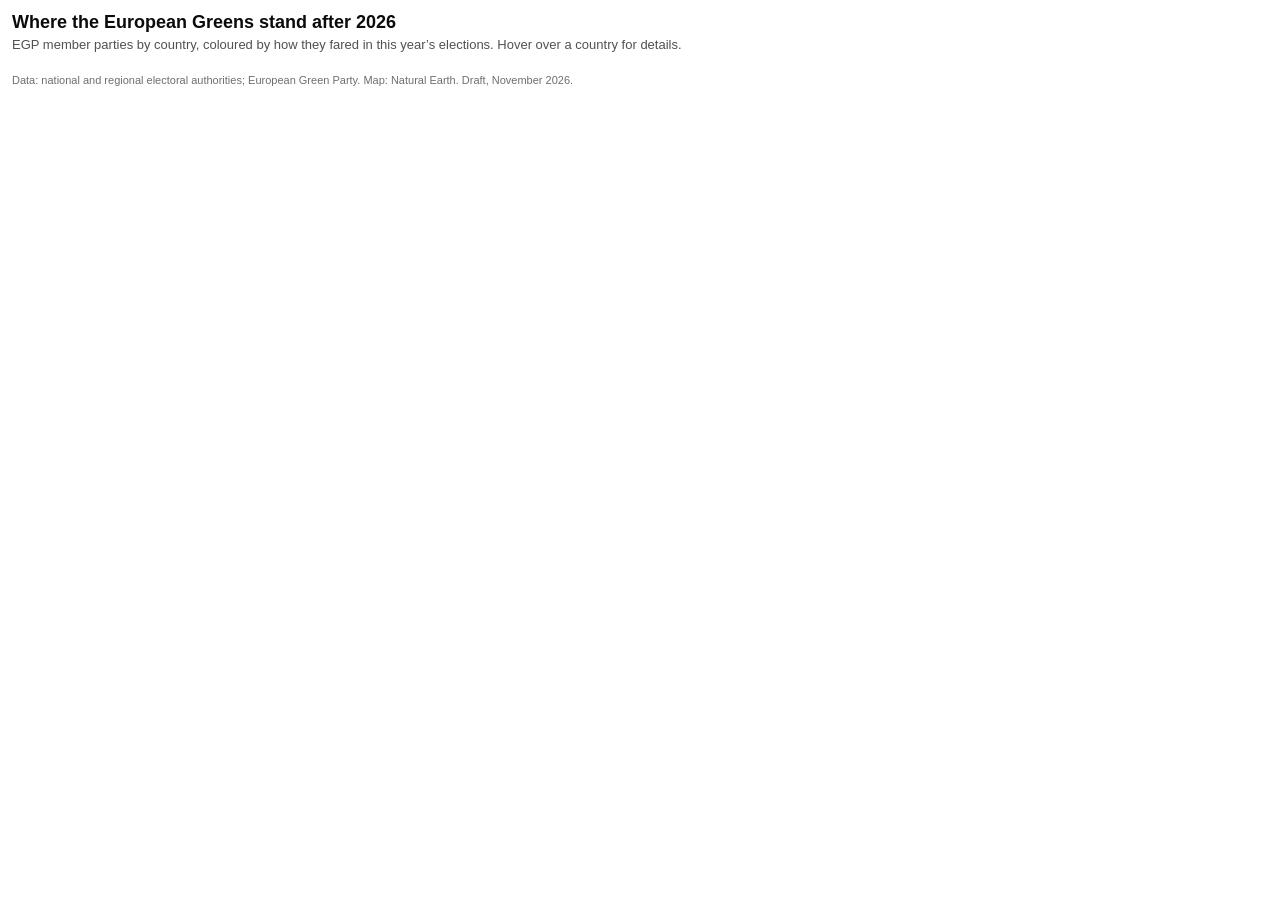
==== map.html @ f9d962ec "Add files via upload" ====
<!DOCTYPE html>
<html lang="en">
<head>
<meta charset="utf-8">
<meta name="viewport" content="width=device-width, initial-scale=1">
<title>European Green Party members and their 2026 results</title>
<link rel="stylesheet" href="style.css">
</head>
<body>
<h1>Where the European Greens stand after 2026</h1>
<p class="sub">EGP member parties by country, coloured by how they fared in this year’s elections. Hover over a country for details.</p>
<div class="legend" id="legend"></div>
<div class="chart" id="wrap">
  <div id="map"></div>
  <div class="tip" id="tip" role="status"></div>
</div>
<p class="source">Data: national and regional electoral authorities; European Green Party. Map: Natural Earth. Draft, November 2026.</p>

<script src="lib/d3.min.js"></script>
<script>
const css = n => getComputedStyle(document.documentElement).getPropertyValue(n).trim();
const CAT = {
  gains:       { label: 'Gains', fill: () => css('--gain') },
  mixed:       { label: 'Mixed', fill: () => css('--mixed') },
  setbacks:    { label: 'Setbacks', fill: () => css('--loss') },
  did_not_run: { label: 'Did not run', fill: () => 'url(#hatch)' },
  pending:     { label: 'Pending (29 Nov)', fill: () => 'url(#dots)' },
  no_election: { label: 'Member, no 2026 election', fill: () => css('--member') }
};
const W = 680, H = 540;
const svg = d3.select('#map').append('svg')
  .attr('viewBox', `0 0 ${W} ${H}`).attr('width', '100%')
  .attr('role', 'img').attr('aria-label', 'Map of European Green Party member countries coloured by 2026 outcome. Crimea is shown as part of Ukraine and Cyprus as one country.');
const defs = svg.append('defs');
const hatch = defs.append('pattern').attr('id', 'hatch').attr('width', 6).attr('height', 6)
  .attr('patternUnits', 'userSpaceOnUse').attr('patternTransform', 'rotate(45)');
hatch.append('rect').attr('width', 6).attr('height', 6).attr('fill', css('--hatch-bg'));
hatch.append('line').attr('x1', 0).attr('y1', 0).attr('x2', 0).attr('y2', 6).attr('stroke', css('--hatch-line')).attr('stroke-width', 1.6);
const dots = defs.append('pattern').attr('id', 'dots').attr('width', 5).attr('height', 5).attr('patternUnits', 'userSpaceOnUse');
dots.append('rect').attr('width', 5).attr('height', 5).attr('fill', css('--member'));
dots.append('circle').attr('cx', 2.5).attr('cy', 2.5).attr('r', 1.1).attr('fill', css('--gain'));

const legend = d3.select('#legend');
const swatch = fill => `<svg width="12" height="12" aria-hidden="true"><rect width="12" height="12" rx="2" fill="${fill}" stroke="${css('--border')}" stroke-width="0.5"/></svg>`;
Object.values(CAT).forEach(c => legend.append('span').html(swatch(c.fill()) + c.label));
legend.append('span').html(swatch(css('--none')) + 'No EGP member');

const frame = { type: 'MultiPoint', coordinates: [[-24, 36], [-10, 64], [30, 71], [50, 62], [50, 38], [25, 34], [0, 35]] };
const projection = d3.geoAzimuthalEqualArea().rotate([-14, -52]).fitExtent([[8, 8], [W - 8, H - 8]], frame);
const path = d3.geoPath(projection);
const tip = d3.select('#tip'), wrap = document.getElementById('wrap');

Promise.all([d3.json('data/europe.geo.json'), d3.json('data/members.json')]).then(([geo, data]) => {
  const M = data.countries, notes = data.notes || {};
  const fill = name => M[name] ? CAT[M[name].status].fill() : css('--none');
  const html = name => {
    if (notes[name]) return `<b>${name}</b><br><span class="muted">${notes[name]}</span>`;
    const m = M[name];
    if (!m) return `<b>${name}</b><br><span class="muted">No EGP member</span>`;
    return `<b>${name}</b> · <span class="muted">${CAT[m.status].label}</span><br>${m.party}` +
      (m.result ? `<br><span class="muted">${m.result}</span>` : '');
  };
  const base = css('--surface');
  svg.append('g').selectAll('path').data(geo.features).join('path')
    .attr('d', path)
    .attr('fill', d => fill(d.properties.name))
    .attr('stroke', d => notes[d.properties.name] ? css('--border-strong') : base)
    .attr('stroke-width', d => notes[d.properties.name] ? 1 : 0.6)
    .attr('stroke-dasharray', d => notes[d.properties.name] ? '2 2' : null)
    .on('mousemove', (ev, d) => {
      const b = wrap.getBoundingClientRect();
      let x = ev.clientX - b.left + 12, y = ev.clientY - b.top + 12;
      if (x > b.width - 260) x -= 272;
      tip.html(html(d.properties.name)).style('left', x + 'px').style('top', y + 'px').style('opacity', 1);
      d3.select(ev.currentTarget).attr('stroke', css('--ink')).raise();
    })
    .on('mouseleave', (ev, d) => {
      tip.style('opacity', 0);
      d3.select(ev.currentTarget).attr('stroke', notes[d.properties.name] ? css('--border-strong') : base);
    });
});
</script>
</body>
</html>
---- style.css ----
:root {
  --surface: #ffffff;
  --ink: #0b0b0b;
  --ink-2: #52514e;
  --ink-3: #6f6e69;
  --border: #d3d1c7;
  --border-strong: #888780;
  --chip: #f1efe8;
  --grid: #e1e0d9;
  --gain: #2a78d6;
  --loss: #e34948;
  --mixed: #b4b2a9;
  --prev: #b4b2a9;
  --none: #f4f3ef;
  --member: #dbe7f5;
  --hatch-bg: #ecebe6;
  --hatch-line: #888780;
}
@media (prefers-color-scheme: dark) {
  :root {
    --surface: #151515;
    --ink: #f0efec;
    --ink-2: #c3c2b7;
    --ink-3: #9a9992;
    --border: #444441;
    --border-strong: #898781;
    --chip: #262624;
    --grid: #2c2c2a;
    --gain: #3987e5;
    --loss: #e66767;
    --mixed: #6b6a65;
    --prev: #6b6a65;
    --none: #1f1f1e;
    --member: #2b3a4d;
    --hatch-bg: #2a2a28;
    --hatch-line: #898781;
  }
}
* { box-sizing: border-box; }
body {
  margin: 0;
  padding: 12px;
  background: var(--surface);
  color: var(--ink);
  font-family: Arial, Helvetica, sans-serif;
  font-size: 14px;
}
.sr-only { position: absolute; width: 1px; height: 1px; overflow: hidden; clip: rect(0 0 0 0); white-space: nowrap; }
h1 { font-size: 18px; font-weight: 700; margin: 0 0 4px; }
.sub { color: var(--ink-2); margin: 0 0 12px; font-size: 13px; }
.legend { display: flex; flex-wrap: wrap; gap: 6px 14px; font-size: 12px; color: var(--ink-2); margin: 0 0 10px; }
.legend span { display: flex; align-items: center; gap: 5px; }
.filters { display: flex; flex-wrap: wrap; gap: 6px; align-items: center; margin: 0 0 8px; }
.filters .label { font-size: 12px; color: var(--ink-3); width: 52px; }
.filters button {
  font: inherit; font-size: 12px; padding: 4px 10px; border-radius: 6px;
  border: 1px solid var(--border); background: transparent; color: var(--ink); cursor: pointer;
}
.filters button[aria-pressed="true"] { background: var(--chip); border-color: var(--border-strong); }
.filters button:focus-visible { outline: 2px solid var(--gain); outline-offset: 1px; }
.chart { position: relative; width: 100%; }
.tip {
  position: absolute; pointer-events: none; opacity: 0;
  background: var(--surface); color: var(--ink);
  border: 1px solid var(--border-strong); border-radius: 6px;
  padding: 8px 10px; font-size: 12px; line-height: 1.5; max-width: 250px;
}
.tip b { font-weight: 700; }
.tip .muted { color: var(--ink-2); }
.source { margin: 10px 0 0; font-size: 11px; color: var(--ink-3); }
.empty { font-size: 13px; color: var(--ink-2); }
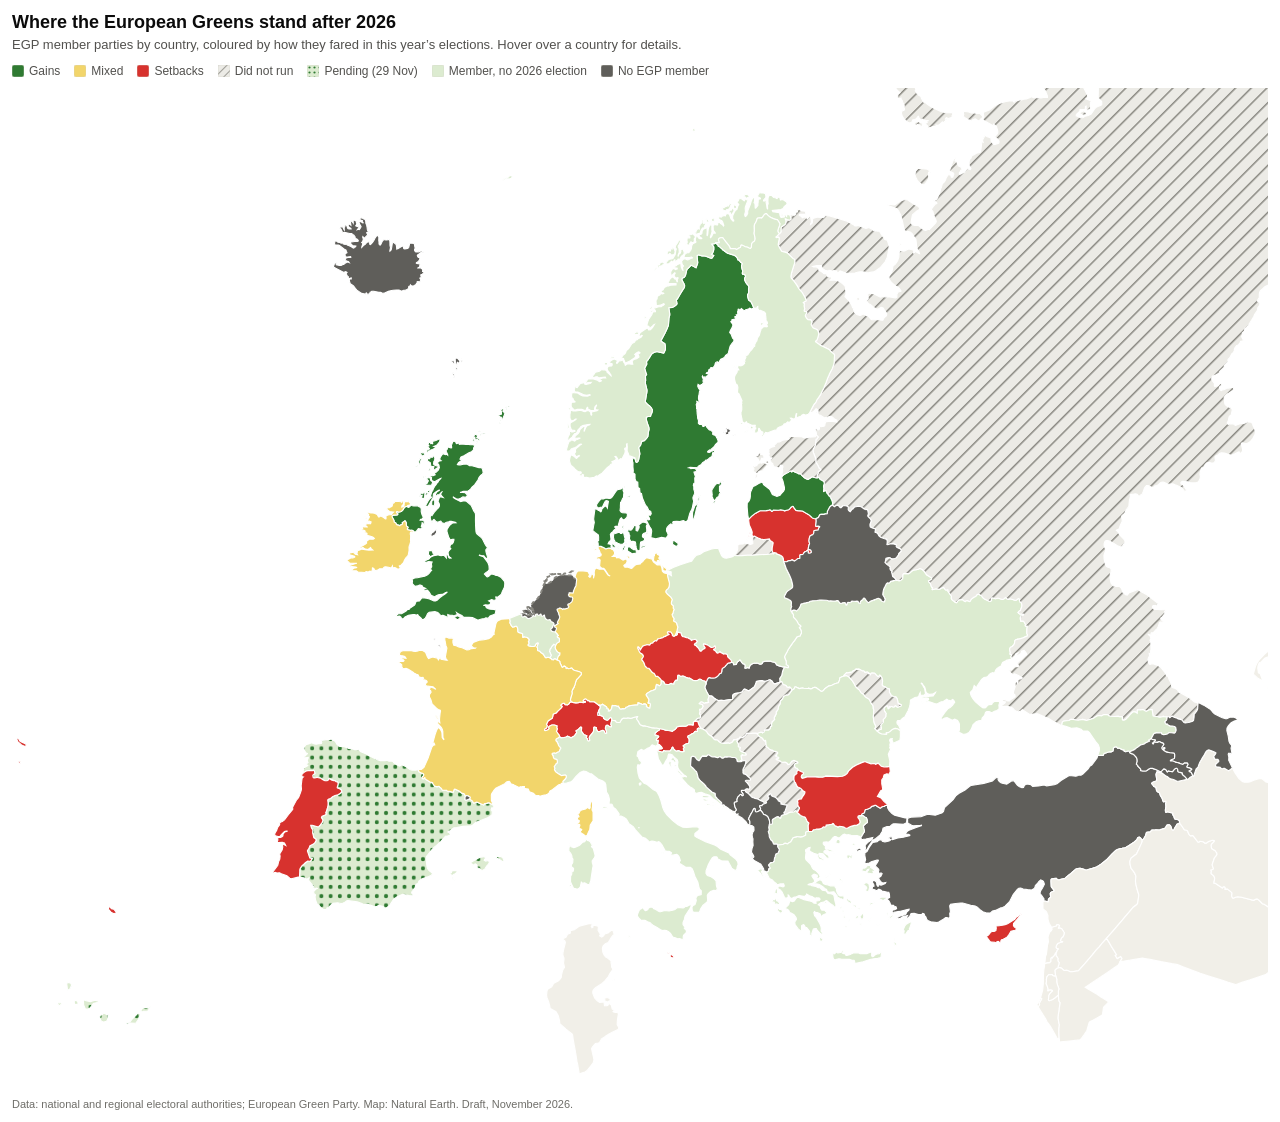
==== commit 7b3529e3: "Add EUROPE set for conditional styling in map" ====
--- a/map.html
+++ b/map.html
@@ -50,13 +50,14 @@
 const path = d3.geoPath(projection);
 const tip = d3.select('#tip'), wrap = document.getElementById('wrap');
 
+const EUROPE = new Set(['Belarus','Slovakia','Bosnia and Herzegovina','Kosovo','Montenegro','Albania','Armenia','Azerbaijan','Turkey','Iceland','Liechtenstein','Andorra','Monaco','San Marino','Vatican','Faroe Islands','Isle of Man','Jersey','Guernsey','Netherlands','Åland']);
 Promise.all([d3.json('data/europe.geo.json'), d3.json('data/members.json')]).then(([geo, data]) => {
   const M = data.countries, notes = data.notes || {};
-  const fill = name => M[name] ? CAT[M[name].status].fill() : css('--none');
+  const fill = name => M[name] ? CAT[M[name].status].fill() : EUROPE.has(name) ? css('--none') : css('--outside');
   const html = name => {
     if (notes[name]) return `<b>${name}</b><br><span class="muted">${notes[name]}</span>`;
     const m = M[name];
-    if (!m) return `<b>${name}</b><br><span class="muted">No EGP member</span>`;
+    if (!m) return EUROPE.has(name) ? `<b>${name}</b><br><span class="muted">No EGP member</span>` : `<b>${name}</b>`;
     return `<b>${name}</b> · <span class="muted">${CAT[m.status].label}</span><br>${m.party}` +
       (m.result ? `<br><span class="muted">${m.result}</span>` : '');
   };
--- a/style.css
+++ b/style.css
@@ -7,12 +7,13 @@
   --border-strong: #888780;
   --chip: #f1efe8;
   --grid: #e1e0d9;
-  --gain: #2a78d6;
-  --loss: #e34948;
-  --mixed: #b4b2a9;
+  --gain: #2f7a32;
+  --loss: #d7322e;
+  --mixed: #f2d56b;
   --prev: #b4b2a9;
-  --none: #f4f3ef;
-  --member: #dbe7f5;
+  --none: #5f5e5a;
+  --member: #dcebd0;
+  --outside: #f1efe8;
   --hatch-bg: #ecebe6;
   --hatch-line: #888780;
 }
@@ -26,12 +27,13 @@
     --border-strong: #898781;
     --chip: #262624;
     --grid: #2c2c2a;
-    --gain: #3987e5;
+    --gain: #3f9a43;
     --loss: #e66767;
-    --mixed: #6b6a65;
+    --mixed: #e6c95a;
     --prev: #6b6a65;
-    --none: #1f1f1e;
-    --member: #2b3a4d;
+    --none: #3a3a37;
+    --member: #2e4a2c;
+    --outside: #222221;
     --hatch-bg: #2a2a28;
     --hatch-line: #898781;
   }
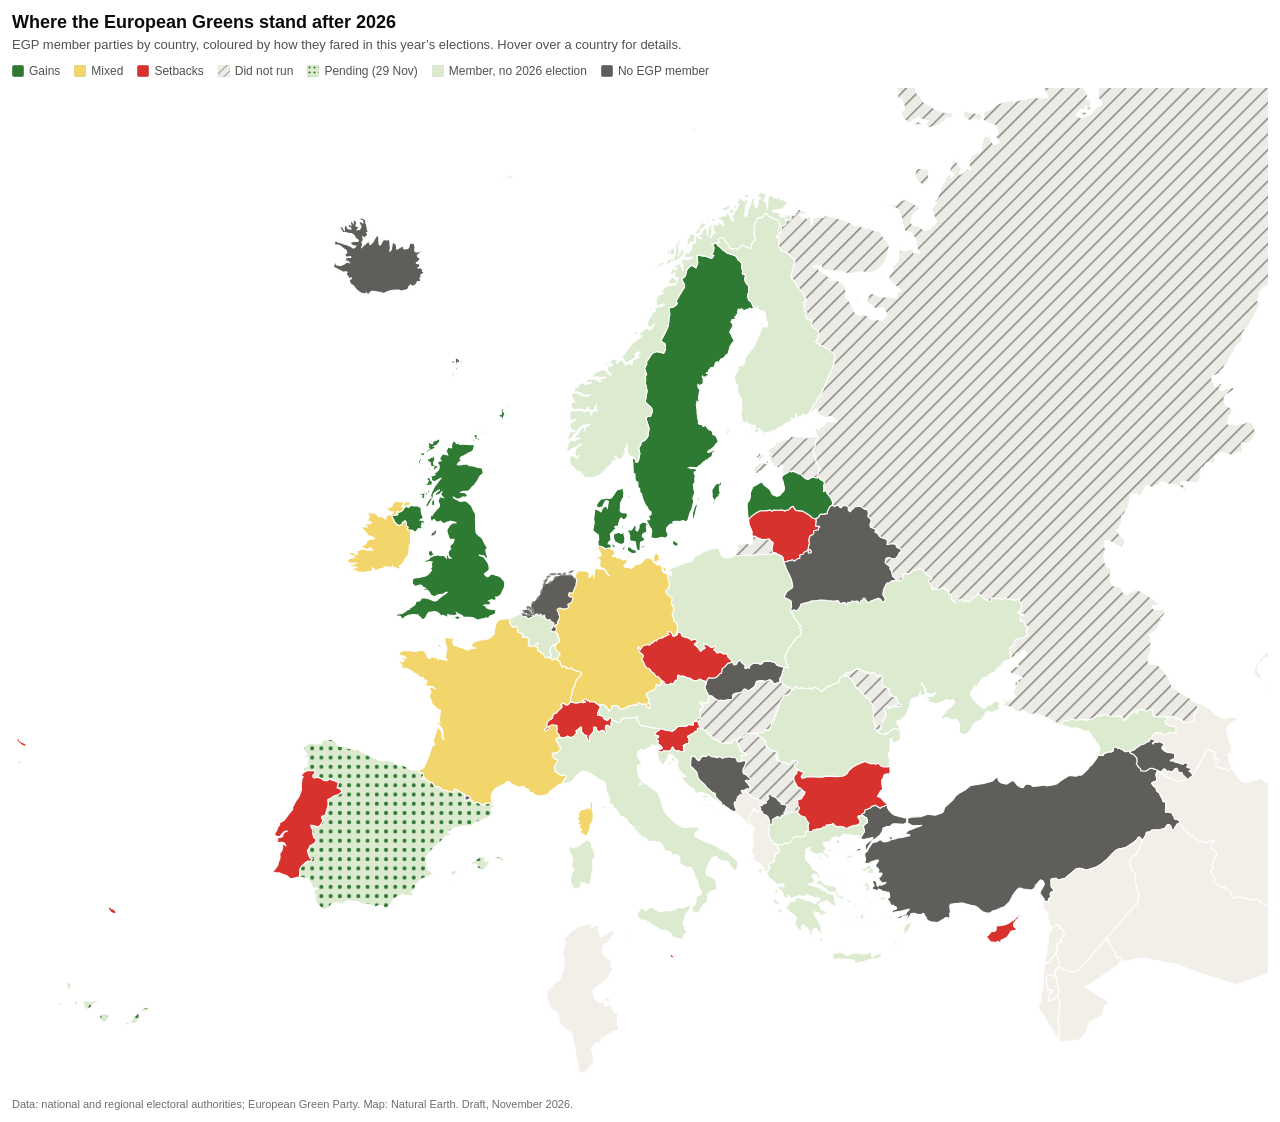
==== commit a6788652: "Update EUROPE set to include Greece" ====
--- a/map.html
+++ b/map.html
@@ -50,7 +50,7 @@
 const path = d3.geoPath(projection);
 const tip = d3.select('#tip'), wrap = document.getElementById('wrap');
 
-const EUROPE = new Set(['Belarus','Slovakia','Bosnia and Herzegovina','Kosovo','Montenegro','Albania','Armenia','Azerbaijan','Turkey','Iceland','Liechtenstein','Andorra','Monaco','San Marino','Vatican','Faroe Islands','Isle of Man','Jersey','Guernsey','Netherlands','Åland']);
+const EUROPE = new Set(['Belarus','Slovakia','Bosnia and Herzegovina','Kosovo','Greece','Armenia','Turkey','Iceland','Liechtenstein','Andorra','Monaco','San Marino','Vatican','Faroe Islands','Isle of Man','Jersey','Guernsey','Netherlands']);
 Promise.all([d3.json('data/europe.geo.json'), d3.json('data/members.json')]).then(([geo, data]) => {
   const M = data.countries, notes = data.notes || {};
   const fill = name => M[name] ? CAT[M[name].status].fill() : EUROPE.has(name) ? css('--none') : css('--outside');
